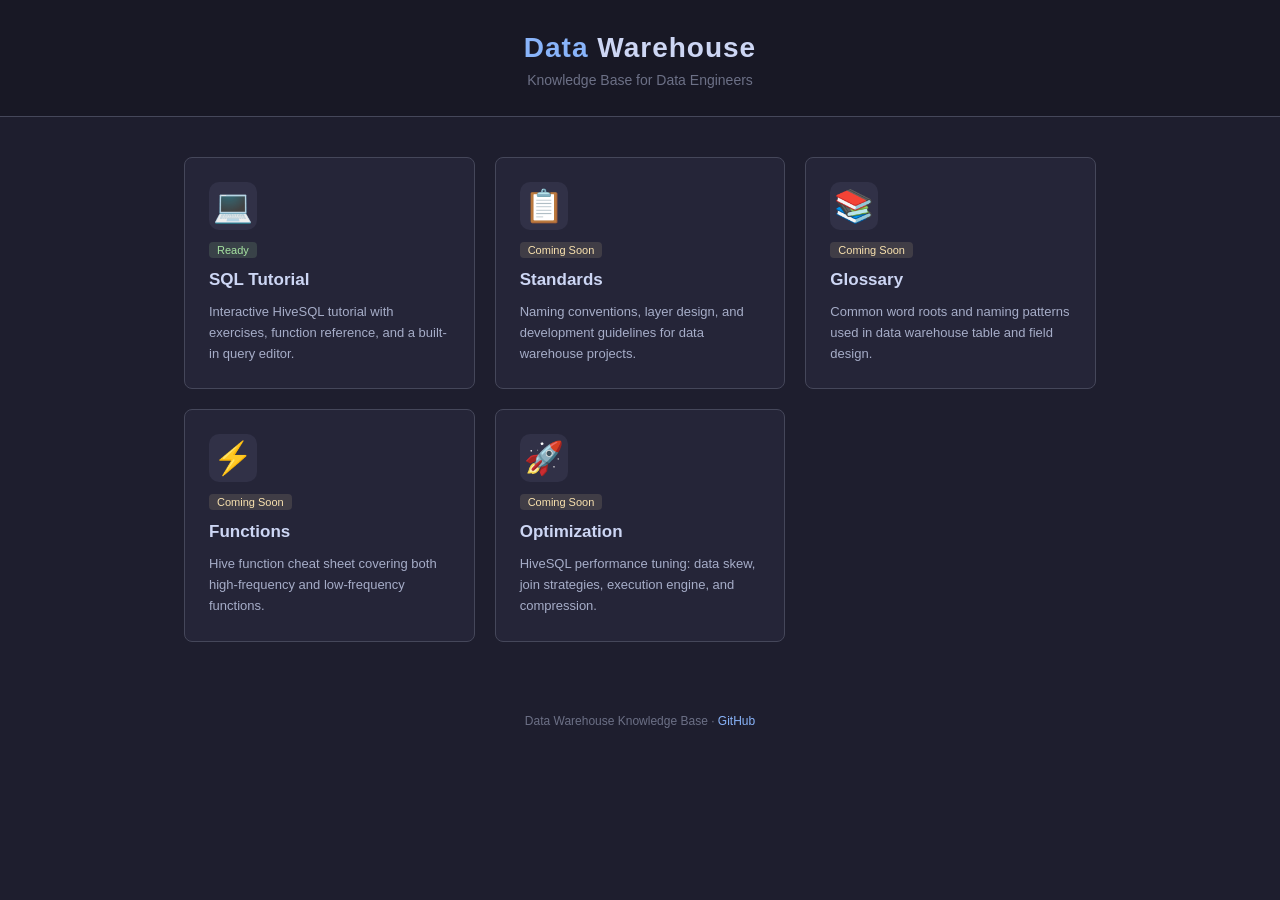
==== index.html @ fe414e51 "add homepage and restructure repo with English directory names - Add index.html as the site homepage" ====
<!DOCTYPE html>
<html lang="zh-CN">
<head>
<meta charset="UTF-8">
<meta name="viewport" content="width=device-width, initial-scale=1.0">
<title>Data Warehouse Knowledge Base</title>
<link rel="stylesheet" href="assets/style.css">
</head>
<body>

<header class="site-header">
  <h1><span>Data</span> Warehouse</h1>
  <p class="subtitle">Knowledge Base for Data Engineers</p>
</header>

<div class="card-grid">

  <a class="card" href="sql-tutorial/sql_practice.html">
    <div class="icon">&#128187;</div>
    <span class="badge badge-ready">Ready</span>
    <div class="card-title">SQL Tutorial</div>
    <div class="card-desc">Interactive HiveSQL tutorial with exercises, function reference, and a built-in query editor.</div>
  </a>

  <a class="card" href="standards/">
    <div class="icon">&#128203;</div>
    <span class="badge badge-soon">Coming Soon</span>
    <div class="card-title">Standards</div>
    <div class="card-desc">Naming conventions, layer design, and development guidelines for data warehouse projects.</div>
  </a>

  <a class="card" href="glossary/">
    <div class="icon">&#128218;</div>
    <span class="badge badge-soon">Coming Soon</span>
    <div class="card-title">Glossary</div>
    <div class="card-desc">Common word roots and naming patterns used in data warehouse table and field design.</div>
  </a>

  <a class="card" href="functions/">
    <div class="icon">&#9889;</div>
    <span class="badge badge-soon">Coming Soon</span>
    <div class="card-title">Functions</div>
    <div class="card-desc">Hive function cheat sheet covering both high-frequency and low-frequency functions.</div>
  </a>

  <a class="card" href="optimization/">
    <div class="icon">&#128640;</div>
    <span class="badge badge-soon">Coming Soon</span>
    <div class="card-title">Optimization</div>
    <div class="card-desc">HiveSQL performance tuning: data skew, join strategies, execution engine, and compression.</div>
  </a>

</div>

<footer class="site-footer">
  <p>Data Warehouse Knowledge Base &middot; <a href="https://github.com/datanote1018/data-warehouse" target="_blank">GitHub</a></p>
</footer>

</body>
</html>
---- assets/style.css ----
*, *::before, *::after { margin: 0; padding: 0; box-sizing: border-box; }
:root {
  --bg-primary: #1e1e2e;
  --bg-secondary: #181825;
  --bg-surface: #252538;
  --bg-hover: #313147;
  --text-primary: #cdd6f4;
  --text-secondary: #a6adc8;
  --text-muted: #6c7086;
  --accent: #89b4fa;
  --accent-hover: #74c7ec;
  --green: #a6e3a1;
  --yellow: #f9e2af;
  --red: #f38ba8;
  --orange: #fab387;
  --mauve: #cba6f7;
  --border: #45475a;
  --radius: 8px;
}
html, body {
  height: 100%;
  font-family: 'Segoe UI', 'PingFang SC', 'Microsoft YaHei', sans-serif;
  background: var(--bg-primary);
  color: var(--text-primary);
}

/* header */
.site-header {
  background: var(--bg-secondary);
  border-bottom: 1px solid var(--border);
  padding: 32px 24px 28px;
  text-align: center;
}
.site-header h1 {
  font-size: 28px;
  font-weight: 700;
  letter-spacing: 1px;
}
.site-header h1 span { color: var(--accent); }
.site-header .subtitle {
  font-size: 14px;
  color: var(--text-muted);
  margin-top: 8px;
}

/* card grid */
.card-grid {
  max-width: 960px;
  margin: 40px auto;
  padding: 0 24px;
  display: grid;
  grid-template-columns: repeat(auto-fill, minmax(280px, 1fr));
  gap: 20px;
}
.card {
  background: var(--bg-surface);
  border: 1px solid var(--border);
  border-radius: var(--radius);
  padding: 24px;
  text-decoration: none;
  color: var(--text-primary);
  transition: all .2s;
  display: flex;
  flex-direction: column;
  gap: 12px;
  position: relative;
  overflow: hidden;
}
.card:hover {
  border-color: var(--accent);
  background: var(--bg-hover);
  transform: translateY(-2px);
  box-shadow: 0 4px 20px rgba(0,0,0,.3);
}
.card .icon {
  font-size: 32px;
  width: 48px;
  height: 48px;
  display: flex;
  align-items: center;
  justify-content: center;
  border-radius: 10px;
  background: var(--bg-hover);
}
.card .card-title {
  font-size: 17px;
  font-weight: 600;
}
.card .card-desc {
  font-size: 13px;
  color: var(--text-secondary);
  line-height: 1.6;
}
.card .badge {
  display: inline-block;
  font-size: 11px;
  padding: 2px 8px;
  border-radius: 4px;
  font-weight: 500;
  align-self: flex-start;
}
.badge-ready { background: rgba(166,227,161,.15); color: var(--green); }
.badge-soon { background: rgba(249,226,175,.12); color: var(--yellow); }

/* footer */
.site-footer {
  text-align: center;
  padding: 32px 24px;
  font-size: 12px;
  color: var(--text-muted);
}
.site-footer a {
  color: var(--accent);
  text-decoration: none;
}
.site-footer a:hover { text-decoration: underline; }
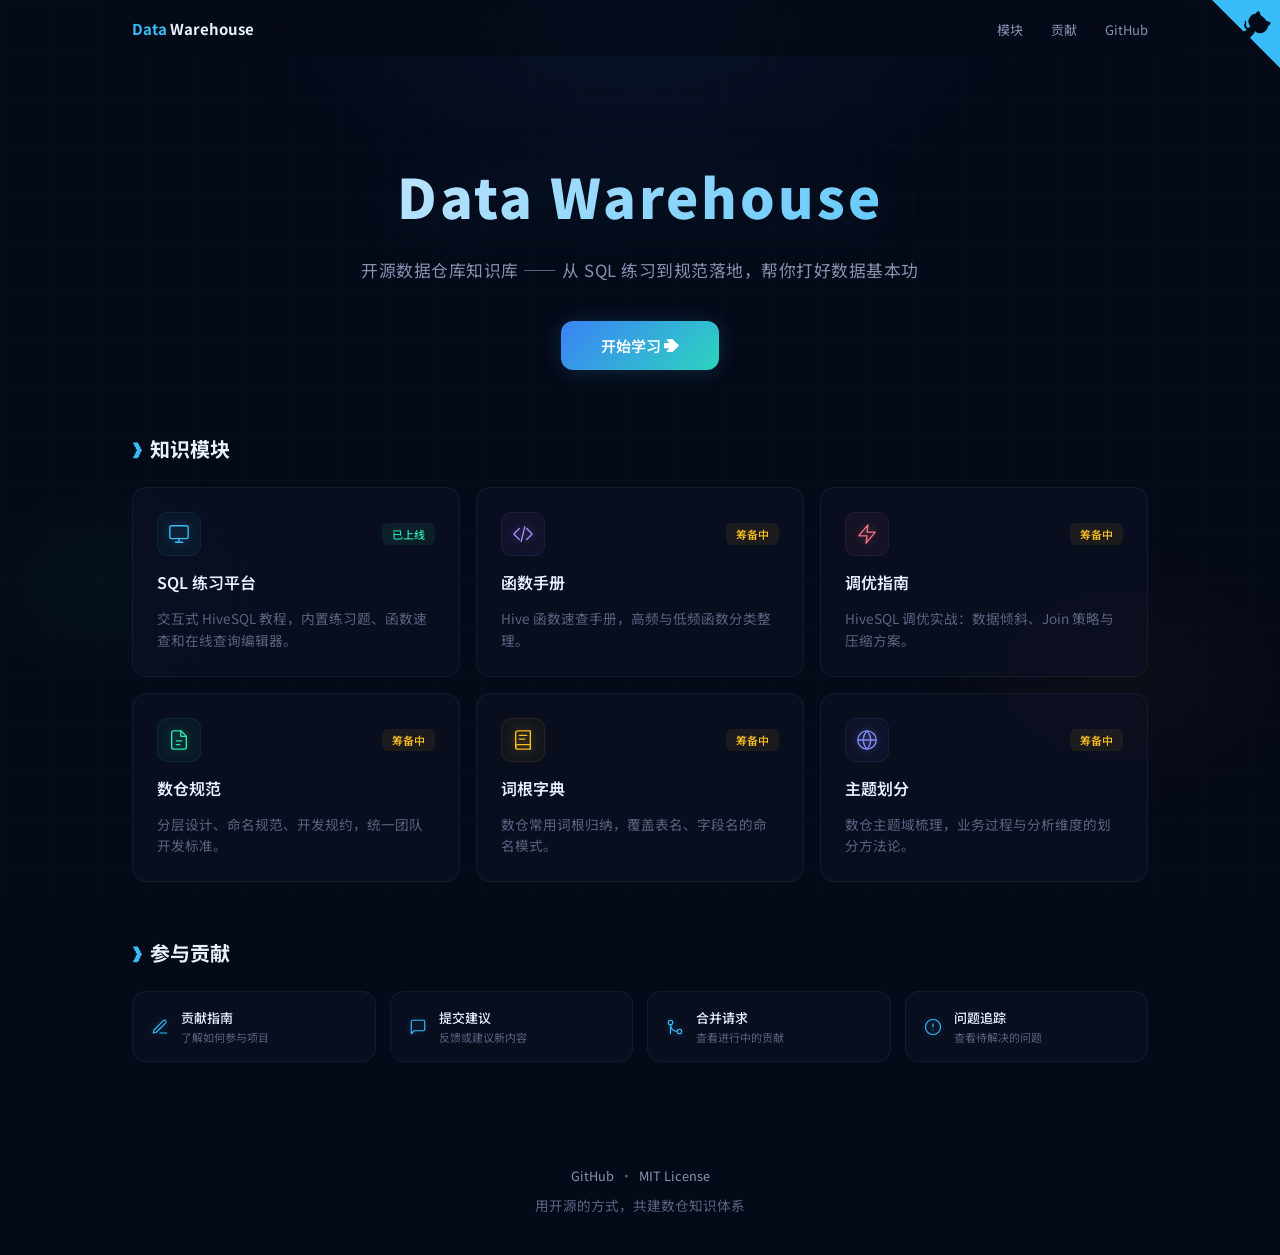
==== commit 47d14f47: "update: redesign homepage and add Chinese docs - Redesign homepage with unified dark theme, SVG neon" ====
--- a/index.html
+++ b/index.html
@@ -3,58 +3,415 @@
 <head>
 <meta charset="UTF-8">
 <meta name="viewport" content="width=device-width, initial-scale=1.0">
-<title>Data Warehouse Knowledge Base</title>
-<link rel="stylesheet" href="assets/style.css">
+<title>Data Warehouse - 数据仓库知识库</title>
+<style>
+@import url('https://fonts.googleapis.com/css2?family=Noto+Sans+SC:wght@400;500;700;900&display=swap');
+*, *::before, *::after { margin: 0; padding: 0; box-sizing: border-box; }
+:root {
+  --bg-deep: #050a18;
+  --bg-card: rgba(12,18,38,0.6);
+  --bg-card-hover: rgba(20,30,56,0.7);
+  --text-primary: #eaf0ff;
+  --text-secondary: #8892b0;
+  --text-muted: #5a6480;
+  --accent: #38bdf8;
+  --teal: #2de8b0;
+  --gold: #fbbf24;
+  --border-subtle: rgba(136,146,176,0.1);
+  --border-accent: rgba(56,189,248,0.3);
+  --radius: 14px;
+}
+html { scroll-behavior: smooth; }
+body {
+  min-height: 100vh;
+  font-family: 'Noto Sans SC', 'PingFang SC', 'Segoe UI', sans-serif;
+  background: var(--bg-deep);
+  color: var(--text-primary);
+}
+body::before {
+  content: '';
+  position: fixed; inset: 0; z-index: 0;
+  background-image:
+    linear-gradient(rgba(255,255,255,0.012) 1px, transparent 1px),
+    linear-gradient(90deg, rgba(255,255,255,0.012) 1px, transparent 1px);
+  background-size: 48px 48px;
+  pointer-events: none;
+}
+body::after {
+  content: '';
+  position: fixed; inset: 0; z-index: 0;
+  background:
+    radial-gradient(ellipse 55% 45% at 50% 0%, rgba(56,130,246,0.07) 0%, transparent 60%),
+    radial-gradient(ellipse 35% 35% at 88% 75%, rgba(245,158,11,0.03) 0%, transparent 50%),
+    radial-gradient(ellipse 30% 30% at 8% 65%, rgba(45,232,176,0.03) 0%, transparent 50%);
+  pointer-events: none;
+}
+
+.container {
+  max-width: 1080px;
+  margin: 0 auto;
+  padding: 0 32px;
+  position: relative; z-index: 1;
+}
+
+/* ===== GitHub Corner ===== */
+.github-corner svg { fill: var(--accent); color: var(--bg-deep); position: fixed; top: 0; right: 0; border: 0; z-index: 100; }
+.github-corner:hover .octo-arm { animation: octocat-wave 560ms ease-in-out; }
+@keyframes octocat-wave {
+  0%,100% { transform: rotate(0); }
+  20%,60% { transform: rotate(-25deg); }
+  40%,80% { transform: rotate(10deg); }
+}
+
+/* ===== Navigation ===== */
+.top-nav {
+  position: sticky; top: 0; z-index: 50;
+  max-width: 1080px; margin: 0 auto;
+  padding: 0 32px; height: 56px;
+  display: flex; align-items: center; justify-content: space-between;
+  background: rgba(5,10,24,0.8);
+  backdrop-filter: blur(16px);
+}
+.nav-logo { font-size: 15px; font-weight: 700; color: var(--text-primary); text-decoration: none; }
+.nav-logo span { color: var(--accent); }
+.nav-links { display: flex; gap: 28px; list-style: none; }
+.nav-links a { color: var(--text-secondary); text-decoration: none; font-size: 13px; transition: color .2s; }
+.nav-links a:hover { color: var(--accent); }
+
+/* ===== Hero ===== */
+.hero {
+  padding: 100px 0 64px;
+  text-align: center;
+}
+.hero h1 {
+  font-size: clamp(2.6rem, 7vw, 3.4rem);
+  font-weight: 900; letter-spacing: 3px;
+  background: linear-gradient(135deg, #eaf0ff 0%, #38bdf8 50%, #2de8b0 100%);
+  background-size: 200% 200%;
+  -webkit-background-clip: text; -webkit-text-fill-color: transparent;
+  background-clip: text;
+  animation: gradientShift 6s ease infinite;
+  filter: drop-shadow(0 0 32px rgba(56,189,248,0.1));
+}
+@keyframes gradientShift {
+  0% { background-position: 0% 50%; }
+  50% { background-position: 100% 50%; }
+  100% { background-position: 0% 50%; }
+}
+.hero .tagline {
+  font-size: 1.05rem; color: var(--text-secondary);
+  margin-top: 20px; line-height: 1.8; letter-spacing: 0.5px;
+}
+.hero .hero-cta {
+  display: inline-flex; align-items: center; gap: 8px;
+  margin-top: 36px; padding: 14px 40px;
+  background: linear-gradient(135deg, #3b82f6 0%, #2dd4bf 100%);
+  color: #fff; font-size: 15px; font-weight: 600;
+  border-radius: 12px; text-decoration: none;
+  transition: all .3s;
+  box-shadow: 0 0 20px rgba(59,130,246,0.15), 0 4px 24px rgba(45,216,176,0.08);
+}
+.hero .hero-cta:hover {
+  transform: translateY(-2px);
+  box-shadow: 0 0 32px rgba(59,130,246,0.3), 0 8px 36px rgba(45,216,176,0.15);
+}
+
+/* ===== Section ===== */
+.section { margin-bottom: 56px; }
+.section-title {
+  font-size: 1.25rem; font-weight: 700;
+  margin-bottom: 24px;
+  color: var(--text-primary);
+}
+.section-title span { color: var(--accent); font-weight: 700; margin-right: 8px; }
+
+/* ===== SVG Icons ===== */
+.icon-svg {
+  width: 22px; height: 22px;
+  stroke: var(--accent);
+  stroke-width: 1.5;
+  fill: none;
+  stroke-linecap: round;
+  stroke-linejoin: round;
+  filter: drop-shadow(0 0 4px rgba(56,189,248,0.4));
+  transition: filter .3s;
+}
+.card:hover .icon-svg {
+  filter: drop-shadow(0 0 8px rgba(56,189,248,0.6));
+}
+/* 不同卡片不同色 */
+.icon-teal { stroke: var(--teal); filter: drop-shadow(0 0 4px rgba(45,232,176,0.4)); }
+.card:hover .icon-teal { filter: drop-shadow(0 0 8px rgba(45,232,176,0.6)); }
+.icon-gold { stroke: var(--gold); filter: drop-shadow(0 0 4px rgba(251,191,36,0.4)); }
+.card:hover .icon-gold { filter: drop-shadow(0 0 8px rgba(251,191,36,0.6)); }
+.icon-purple { stroke: #a78bfa; filter: drop-shadow(0 0 4px rgba(167,139,250,0.4)); }
+.card:hover .icon-purple { filter: drop-shadow(0 0 8px rgba(167,139,250,0.6)); }
+.icon-coral { stroke: #fb7185; filter: drop-shadow(0 0 4px rgba(251,113,133,0.4)); }
+.card:hover .icon-coral { filter: drop-shadow(0 0 8px rgba(251,113,133,0.6)); }
+
+.icon-wrap {
+  width: 44px; height: 44px;
+  display: flex; align-items: center; justify-content: center;
+  border-radius: 10px;
+  background: rgba(56,189,248,0.05);
+  border: 1px solid rgba(56,189,248,0.08);
+  transition: all .3s;
+}
+.icon-wrap-teal { background: rgba(45,232,176,0.05); border-color: rgba(45,232,176,0.08); }
+.icon-wrap-gold { background: rgba(251,191,36,0.05); border-color: rgba(251,191,36,0.08); }
+.icon-wrap-purple { background: rgba(167,139,250,0.05); border-color: rgba(167,139,250,0.08); }
+.icon-wrap-coral { background: rgba(251,113,133,0.05); border-color: rgba(251,113,133,0.08); }
+
+/* ===== Card Grid ===== */
+.card-grid {
+  display: grid;
+  grid-template-columns: repeat(3, 1fr);
+  gap: 16px;
+}
+.card {
+  background: var(--bg-card);
+  border: 1px solid var(--border-subtle);
+  border-radius: var(--radius);
+  padding: 24px;
+  text-decoration: none; color: var(--text-primary);
+  transition: all .3s ease;
+  display: flex; flex-direction: column; gap: 14px;
+  backdrop-filter: blur(8px);
+}
+.card:hover {
+  background: var(--bg-card-hover);
+  border-color: var(--border-accent);
+  transform: translateY(-4px);
+  box-shadow: 0 12px 40px rgba(56,189,248,0.06);
+}
+.card .card-top { display: flex; align-items: center; justify-content: space-between; }
+.card .badge {
+  font-size: 11px; padding: 3px 10px;
+  border-radius: 6px; font-weight: 500;
+}
+.badge-ready { background: rgba(45,232,176,0.08); color: var(--teal); }
+.badge-soon { background: rgba(251,191,36,0.08); color: var(--gold); }
+.card .card-title { font-size: 1rem; font-weight: 600; }
+.card .card-desc { font-size: 0.85rem; color: var(--text-muted); line-height: 1.6; }
+
+/* ===== Link Grid ===== */
+.link-grid {
+  display: grid;
+  grid-template-columns: repeat(4, 1fr);
+  gap: 14px;
+}
+.link-item {
+  display: flex; align-items: center; gap: 12px;
+  padding: 16px 18px;
+  background: var(--bg-card);
+  border: 1px solid var(--border-subtle);
+  border-radius: var(--radius);
+  text-decoration: none; color: var(--text-primary);
+  transition: all .3s;
+  backdrop-filter: blur(8px);
+}
+.link-item:hover {
+  border-color: var(--border-accent);
+  background: var(--bg-card-hover);
+  transform: translateY(-2px);
+  box-shadow: 0 8px 24px rgba(56,189,248,0.05);
+}
+.link-icon-svg {
+  width: 18px; height: 18px; flex-shrink: 0;
+  stroke: var(--accent); stroke-width: 1.5; fill: none;
+  stroke-linecap: round; stroke-linejoin: round;
+  filter: drop-shadow(0 0 3px rgba(56,189,248,0.4));
+}
+.link-item .link-text { font-size: 13px; font-weight: 500; }
+.link-item .link-sub { font-size: 11px; color: var(--text-muted); margin-top: 2px; }
+
+/* ===== Footer ===== */
+.site-footer {
+  text-align: center; padding: 48px 0 40px;
+  font-size: 0.8rem; color: var(--text-muted);
+}
+.site-footer a { color: var(--text-secondary); text-decoration: none; }
+.site-footer a:hover { color: var(--accent); }
+.site-footer .footer-tagline { margin-top: 10px; font-size: 0.85rem; }
+
+/* ===== Fade In ===== */
+.fade-in {
+  opacity: 0; transform: translateY(20px);
+  animation: fadeInUp 0.8s ease-out forwards;
+}
+.fade-in-d1 { animation-delay: 0s; }
+.fade-in-d2 { animation-delay: 0.15s; }
+.fade-in-d3 { animation-delay: 0.3s; }
+@keyframes fadeInUp {
+  to { opacity: 1; transform: translateY(0); }
+}
+
+/* ===== Responsive ===== */
+@media (max-width: 860px) {
+  .container { padding: 0 20px; }
+  .top-nav { padding: 0 20px; }
+  .card-grid { grid-template-columns: repeat(2, 1fr); }
+  .link-grid { grid-template-columns: repeat(2, 1fr); }
+}
+@media (max-width: 540px) {
+  .hero { padding: 72px 0 48px; }
+  .card-grid { grid-template-columns: 1fr; }
+  .link-grid { grid-template-columns: 1fr; }
+  .nav-links { gap: 16px; }
+}
+</style>
 </head>
 <body>
 
-<header class="site-header">
-  <h1><span>Data</span> Warehouse</h1>
-  <p class="subtitle">Knowledge Base for Data Engineers</p>
-</header>
-
-<div class="card-grid">
-
-  <a class="card" href="sql-tutorial/sql_practice.html">
-    <div class="icon">&#128187;</div>
-    <span class="badge badge-ready">Ready</span>
-    <div class="card-title">SQL Tutorial</div>
-    <div class="card-desc">Interactive HiveSQL tutorial with exercises, function reference, and a built-in query editor.</div>
-  </a>
-
-  <a class="card" href="standards/">
-    <div class="icon">&#128203;</div>
-    <span class="badge badge-soon">Coming Soon</span>
-    <div class="card-title">Standards</div>
-    <div class="card-desc">Naming conventions, layer design, and development guidelines for data warehouse projects.</div>
-  </a>
-
-  <a class="card" href="glossary/">
-    <div class="icon">&#128218;</div>
-    <span class="badge badge-soon">Coming Soon</span>
-    <div class="card-title">Glossary</div>
-    <div class="card-desc">Common word roots and naming patterns used in data warehouse table and field design.</div>
-  </a>
-
-  <a class="card" href="functions/">
-    <div class="icon">&#9889;</div>
-    <span class="badge badge-soon">Coming Soon</span>
-    <div class="card-title">Functions</div>
-    <div class="card-desc">Hive function cheat sheet covering both high-frequency and low-frequency functions.</div>
-  </a>
-
-  <a class="card" href="optimization/">
-    <div class="icon">&#128640;</div>
-    <span class="badge badge-soon">Coming Soon</span>
-    <div class="card-title">Optimization</div>
-    <div class="card-desc">HiveSQL performance tuning: data skew, join strategies, execution engine, and compression.</div>
-  </a>
+<!-- GitHub Corner -->
+<a href="https://github.com/datanote1018/data-warehouse" class="github-corner" target="_blank" aria-label="View on GitHub">
+  <svg width="68" height="68" viewBox="0 0 250 250" aria-hidden="true">
+    <path d="M0,0 L115,115 L130,115 L142,142 L250,250 L250,0 Z"></path>
+    <path d="M128.3,109.0 C113.8,99.7 119.0,89.6 119.0,89.6 C122.0,82.7 120.5,78.6 120.5,78.6 C119.2,72.0 123.4,76.3 123.4,76.3 C127.3,80.9 125.5,87.3 125.5,87.3 C122.9,97.6 130.6,101.9 134.4,103.2" fill="currentColor" style="transform-origin:130px 106px;" class="octo-arm"></path>
+    <path d="M115.0,115.0 C114.9,115.1 118.7,116.5 119.8,115.4 L133.7,101.6 C136.9,99.2 139.9,98.4 142.2,98.6 C133.8,88.0 127.5,74.4 143.8,58.0 C148.5,53.4 154.0,51.2 159.7,51.0 C160.3,49.4 163.2,43.6 171.4,40.1 C171.4,40.1 176.1,42.5 178.8,56.2 C183.1,58.6 187.2,61.8 190.9,65.4 C194.5,69.0 197.7,73.2 200.1,77.6 C213.8,80.2 216.3,84.9 216.3,84.9 C212.7,93.1 206.9,96.0 205.4,96.6 C205.1,102.4 203.0,107.8 198.3,112.5 C181.9,128.9 168.3,122.5 157.7,114.1 C157.9,116.9 156.7,120.9 152.7,124.9 L141.0,136.5 C139.8,137.7 141.6,141.9 141.8,141.8 Z" fill="currentColor"></path>
+  </svg>
+</a>
+
+<!-- Navigation -->
+<nav class="top-nav">
+  <a class="nav-logo" href="index.html"><span>Data</span> Warehouse</a>
+  <ul class="nav-links">
+    <li><a href="#modules">模块</a></li>
+    <li><a href="#community">贡献</a></li>
+    <li><a href="https://github.com/datanote1018/data-warehouse" target="_blank">GitHub</a></li>
+  </ul>
+</nav>
+
+<div class="container">
+
+  <!-- Hero -->
+  <section class="hero fade-in fade-in-d1">
+    <h1>Data Warehouse</h1>
+    <p class="tagline">开源数据仓库知识库 —— 从 SQL 练习到规范落地，帮你打好数据基本功</p>
+    <a class="hero-cta" href="sql-tutorial/sql_practice.html">开始学习 &#10132;</a>
+  </section>
+
+  <!-- Modules -->
+  <div class="section fade-in fade-in-d2" id="modules">
+    <h2 class="section-title"><span>&#10095;</span>知识模块</h2>
+    <div class="card-grid">
+
+      <a class="card" href="sql-tutorial/sql_practice.html">
+        <div class="card-top">
+          <div class="icon-wrap">
+            <svg class="icon-svg" viewBox="0 0 24 24"><rect x="2" y="3" width="20" height="14" rx="2"/><line x1="8" y1="21" x2="16" y2="21"/><line x1="12" y1="17" x2="12" y2="21"/></svg>
+          </div>
+          <span class="badge badge-ready">已上线</span>
+        </div>
+        <div class="card-title">SQL 练习平台</div>
+        <div class="card-desc">交互式 HiveSQL 教程，内置练习题、函数速查和在线查询编辑器。</div>
+      </a>
+
+      <a class="card" href="functions/">
+        <div class="card-top">
+          <div class="icon-wrap icon-wrap-purple">
+            <svg class="icon-svg icon-purple" viewBox="0 0 24 24"><polyline points="16 18 22 12 16 6"/><polyline points="8 6 2 12 8 18"/><line x1="14" y1="4" x2="10" y2="20"/></svg>
+          </div>
+          <span class="badge badge-soon">筹备中</span>
+        </div>
+        <div class="card-title">函数手册</div>
+        <div class="card-desc">Hive 函数速查手册，高频与低频函数分类整理。</div>
+      </a>
+
+      <a class="card" href="optimization/">
+        <div class="card-top">
+          <div class="icon-wrap icon-wrap-coral">
+            <svg class="icon-svg icon-coral" viewBox="0 0 24 24"><polygon points="13 2 3 14 12 14 11 22 21 10 12 10 13 2"/></svg>
+          </div>
+          <span class="badge badge-soon">筹备中</span>
+        </div>
+        <div class="card-title">调优指南</div>
+        <div class="card-desc">HiveSQL 调优实战：数据倾斜、Join 策略与压缩方案。</div>
+      </a>
+
+      <a class="card" href="standards/">
+        <div class="card-top">
+          <div class="icon-wrap icon-wrap-teal">
+            <svg class="icon-svg icon-teal" viewBox="0 0 24 24"><path d="M14 2H6a2 2 0 0 0-2 2v16a2 2 0 0 0 2 2h12a2 2 0 0 0 2-2V8z"/><polyline points="14 2 14 8 20 8"/><line x1="9" y1="13" x2="15" y2="13"/><line x1="9" y1="17" x2="13" y2="17"/></svg>
+          </div>
+          <span class="badge badge-soon">筹备中</span>
+        </div>
+        <div class="card-title">数仓规范</div>
+        <div class="card-desc">分层设计、命名规范、开发规约，统一团队开发标准。</div>
+      </a>
+
+      <a class="card" href="glossary/">
+        <div class="card-top">
+          <div class="icon-wrap icon-wrap-gold">
+            <svg class="icon-svg icon-gold" viewBox="0 0 24 24"><path d="M4 19.5A2.5 2.5 0 0 1 6.5 17H20"/><path d="M6.5 2H20v20H6.5A2.5 2.5 0 0 1 4 19.5v-15A2.5 2.5 0 0 1 6.5 2z"/><line x1="8" y1="7" x2="16" y2="7"/><line x1="8" y1="11" x2="14" y2="11"/></svg>
+          </div>
+          <span class="badge badge-soon">筹备中</span>
+        </div>
+        <div class="card-title">词根字典</div>
+        <div class="card-desc">数仓常用词根归纳，覆盖表名、字段名的命名模式。</div>
+      </a>
+
+      <a class="card" href="topics/">
+        <div class="card-top">
+          <div class="icon-wrap" style="background:rgba(129,140,248,0.05);border-color:rgba(129,140,248,0.08);">
+            <svg class="icon-svg" style="stroke:#818cf8;filter:drop-shadow(0 0 4px rgba(129,140,248,0.4));" viewBox="0 0 24 24"><circle cx="12" cy="12" r="10"/><path d="M2 12h20"/><path d="M12 2a15.3 15.3 0 0 1 4 10 15.3 15.3 0 0 1-4 10 15.3 15.3 0 0 1-4-10 15.3 15.3 0 0 1 4-10z"/></svg>
+          </div>
+          <span class="badge badge-soon">筹备中</span>
+        </div>
+        <div class="card-title">主题划分</div>
+        <div class="card-desc">数仓主题域梳理，业务过程与分析维度的划分方法论。</div>
+      </a>
+
+    </div>
+  </div>
+
+  <!-- Community -->
+  <div class="section fade-in fade-in-d3" id="community">
+    <h2 class="section-title"><span>&#10095;</span>参与贡献</h2>
+    <div class="link-grid">
+
+      <a class="link-item" href="contributing.html">
+        <svg class="link-icon-svg" viewBox="0 0 24 24"><path d="M12 20h9"/><path d="M16.5 3.5a2.121 2.121 0 0 1 3 3L7 19l-4 1 1-4L16.5 3.5z"/></svg>
+        <div>
+          <div class="link-text">贡献指南</div>
+          <div class="link-sub">了解如何参与项目</div>
+        </div>
+      </a>
+
+      <a class="link-item" href="https://github.com/datanote1018/data-warehouse/issues/new/choose" target="_blank">
+        <svg class="link-icon-svg" viewBox="0 0 24 24"><path d="M21 15a2 2 0 0 1-2 2H7l-4 4V5a2 2 0 0 1 2-2h14a2 2 0 0 1 2 2z"/></svg>
+        <div>
+          <div class="link-text">提交建议</div>
+          <div class="link-sub">反馈或建议新内容</div>
+        </div>
+      </a>
+
+      <a class="link-item" href="https://github.com/datanote1018/data-warehouse/pulls" target="_blank">
+        <svg class="link-icon-svg" viewBox="0 0 24 24"><circle cx="18" cy="18" r="3"/><circle cx="6" cy="6" r="3"/><path d="M6 21V9a9 9 0 0 0 9 9"/></svg>
+        <div>
+          <div class="link-text">合并请求</div>
+          <div class="link-sub">查看进行中的贡献</div>
+        </div>
+      </a>
+
+      <a class="link-item" href="https://github.com/datanote1018/data-warehouse/issues" target="_blank">
+        <svg class="link-icon-svg" viewBox="0 0 24 24"><circle cx="12" cy="12" r="10"/><line x1="12" y1="8" x2="12" y2="12"/><line x1="12" y1="16" x2="12.01" y2="16"/></svg>
+        <div>
+          <div class="link-text">问题追踪</div>
+          <div class="link-sub">查看待解决的问题</div>
+        </div>
+      </a>
+
+    </div>
+  </div>
+
+  <!-- Footer -->
+  <footer class="site-footer">
+    <p><a href="https://github.com/datanote1018/data-warehouse" target="_blank">GitHub</a> &nbsp;&middot;&nbsp; <a href="https://github.com/datanote1018/data-warehouse/blob/master/LICENSE" target="_blank">MIT License</a></p>
+    <p class="footer-tagline">用开源的方式，共建数仓知识体系</p>
+  </footer>
 
 </div>
-
-<footer class="site-footer">
-  <p>Data Warehouse Knowledge Base &middot; <a href="https://github.com/datanote1018/data-warehouse" target="_blank">GitHub</a></p>
-</footer>
 
 </body>
 </html>
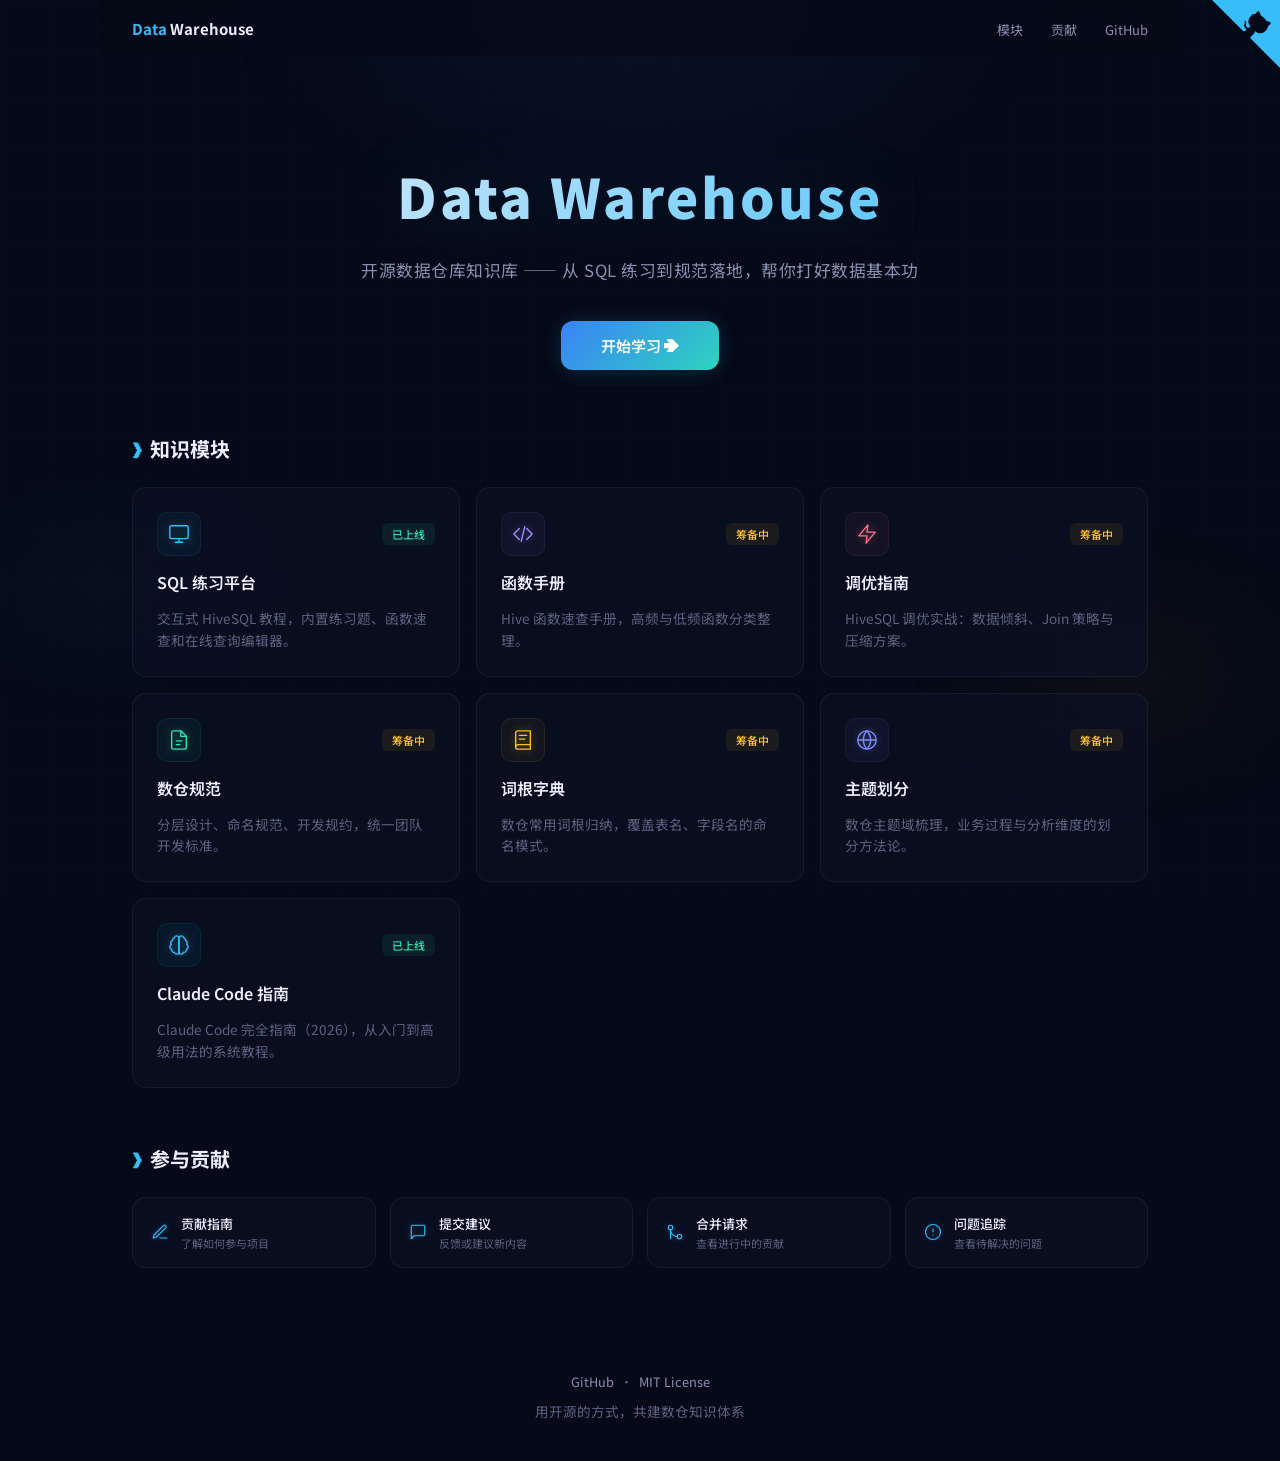
==== commit 72e46c0a: "add Claude Code 完全指南（2026）to guides section Co-Authored-By: Claude Opus 4.6 (1M context) <noreply@an" ====
--- a/index.html
+++ b/index.html
@@ -362,6 +362,17 @@
         <div class="card-desc">数仓主题域梳理，业务过程与分析维度的划分方法论。</div>
       </a>
 
+      <a class="card" href="guides/claude-code-guide.html">
+        <div class="card-top">
+          <div class="icon-wrap" style="background:rgba(0,217,255,0.05);border-color:rgba(0,217,255,0.08);">
+            <svg class="icon-svg" viewBox="0 0 24 24"><path d="M9.5 2A2.5 2.5 0 0 1 12 4.5v15a2.5 2.5 0 0 1-4.96.44 2.5 2.5 0 0 1-2.96-3.08 3 3 0 0 1-.34-5.58 2.5 2.5 0 0 1 1.32-4.24 2.5 2.5 0 0 1 1.98-3A2.5 2.5 0 0 1 9.5 2z"/><path d="M14.5 2A2.5 2.5 0 0 0 12 4.5v15a2.5 2.5 0 0 0 4.96.44 2.5 2.5 0 0 0 2.96-3.08 3 3 0 0 0 .34-5.58 2.5 2.5 0 0 0-1.32-4.24 2.5 2.5 0 0 0-1.98-3A2.5 2.5 0 0 0 14.5 2z"/></svg>
+          </div>
+          <span class="badge badge-ready">已上线</span>
+        </div>
+        <div class="card-title">Claude Code 指南</div>
+        <div class="card-desc">Claude Code 完全指南（2026），从入门到高级用法的系统教程。</div>
+      </a>
+
     </div>
   </div>
 
